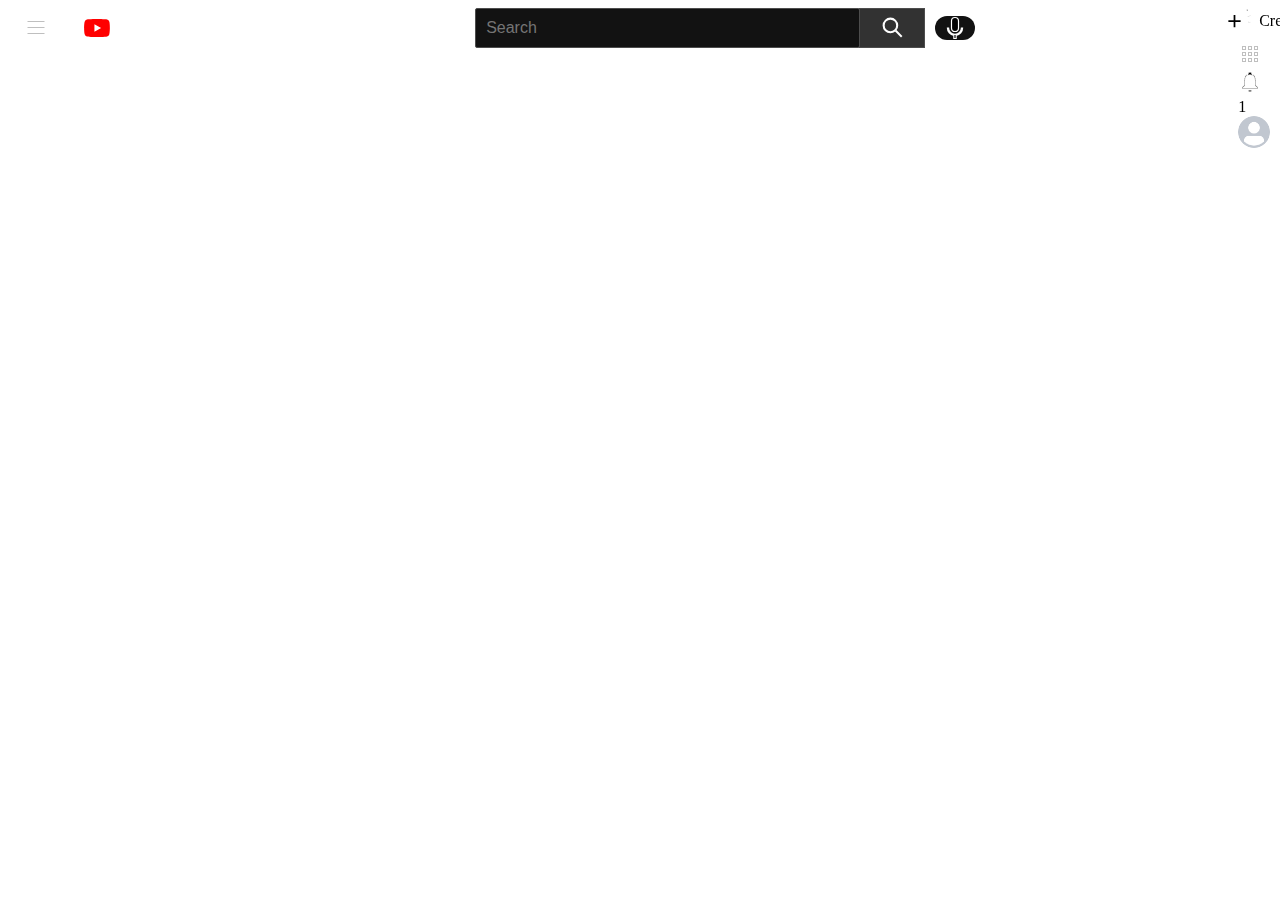
==== 28. youtube/index.html @ 50ae9175 "add : youtube 사이트 Header 중간부분 실습" ====
<!DOCTYPE html>
<html lang="en">
<head>
    <meta charset="UTF-8">
    <meta name="viewport" content="width=device-width, initial-scale=1.0">
    <title>Youtube Content</title>

    <link rel="stylesheet" href="styles/general.css">
    <link rel="stylesheet" href="styles/header.css">
    <link rel="stylesheet" href="styles/sidebar.css">
    <link rel="stylesheet" href="styles/video.css">
</head>
<body>
    <header class="header">
        <div class="left-section">
            <img class="hamburger-menu" src="assets/icons/hamburger-menu.svg">
            <img class="youtube-logo" src="assets/icons/youtube-logo.svg">
        </div>
        <div class="middle-section">
            <input class="search-bar" type="text" placeholder="Search">
            <button class="search-button">
                <img class="search-icon" src="assets/icons/search.svg">
                <div class="tooltip">Search</div>
            </button>
            <button class="voice-search-button">
                <img class="voice-search-icon" src="assets/icons/voice-search-icon.svg">
                <div class="tooltip">Search with your voice</div>
            </button>
        </div>
        <div class="right-section">
            <div class="upload-icon-container">
                <img class="upload-icon" src="assets/icons/upload.svg">
                <div class="upload-icon">Create</div>
            </div>
            <img class="youtube-apps-icon" src="assets/icons/youtube-apps.svg">
            <div class="notifications-icon-container">
                <img class="notifications-icon" src="assets/icons/notifications.svg">
                <div class="notifications-count">1</div>
            </div>
            <img class="current-user-picture" src="assets/images/avatars/avatar-1.png">
        </div>
    </header>
</body>
</html>
---- 28. youtube/styles/header.css ----
.header {
    height: 55px;

    display: flex;
    flex-direction: row;
    justify-content: space-between;

    position: fixed;
    top: 0;
    left: 0;
    right: 0;
    z-index: 100;
}

.left-section {
    display: flex;
    align-items: center;
}

.hamburger-menu {
    height: 24px;
    margin-left: 24px;
    margin-right: 24px;
}

.youtube-logo {
    height: 70px;
}

.middle-section {
    flex: 1;
    margin-left: 70px;
    margin-right: 35px;
    max-width: 500px;
    display: flex;
    align-items: center;
}

.search-button {
    height: 40px;
    width: 66px;
    background-color: #323232;
    border: 1px solid #4D4D4D;
    margin-left: -1px;
    margin-right: 10px;
}

.search-bar {
    height: 36px;
    padding-left: 10px;
    font-size: 16px;
    border: 1px solid #4D4D4D;
    border-radius: 2px;
    background-color: #121212;
    flex: 1;
}

.search-bar::placeholder {
    font-size: 16px;
}

.search-icon {
    height: 25px;
}


.search-button,
.voice-search-button,
.upload-icon-container {
    display: flex;
    justify-content: center;
    align-items: center;
    position: relative;
}

.search-button .tooltip,
.voice-search-button .tooltip,
.upload-icon-container .tooltip {
    position: absolute;
    background-color: gray;
    color: white;
    padding: 4px 8px 4px 8px;
    bottom: -30px;
    border-radius: 2px;
    font-size: 12px;
    opacity: 0;
    transition: opacity 0.15s;
    white-space: nowrap;
}

.search-button:hover .tooltip,
.voice-search-button:hover .tooltip,
.upload-icon-container:hover .tooltip {
    opacity: 1;
}

.voice-search-button {
    height: 40px;
    width: 40px;
    border-radius: 20px;
    border: none;
    background-color: #121212;
}

.voice-search-button {
    height: 24px;
}

.youtube-apps-icon {
    height: 24px;
}

.notifications-icon {
    height: 24px;
}

.current-user-picture {
    height: 32px;
    border-radius: 16px;
}
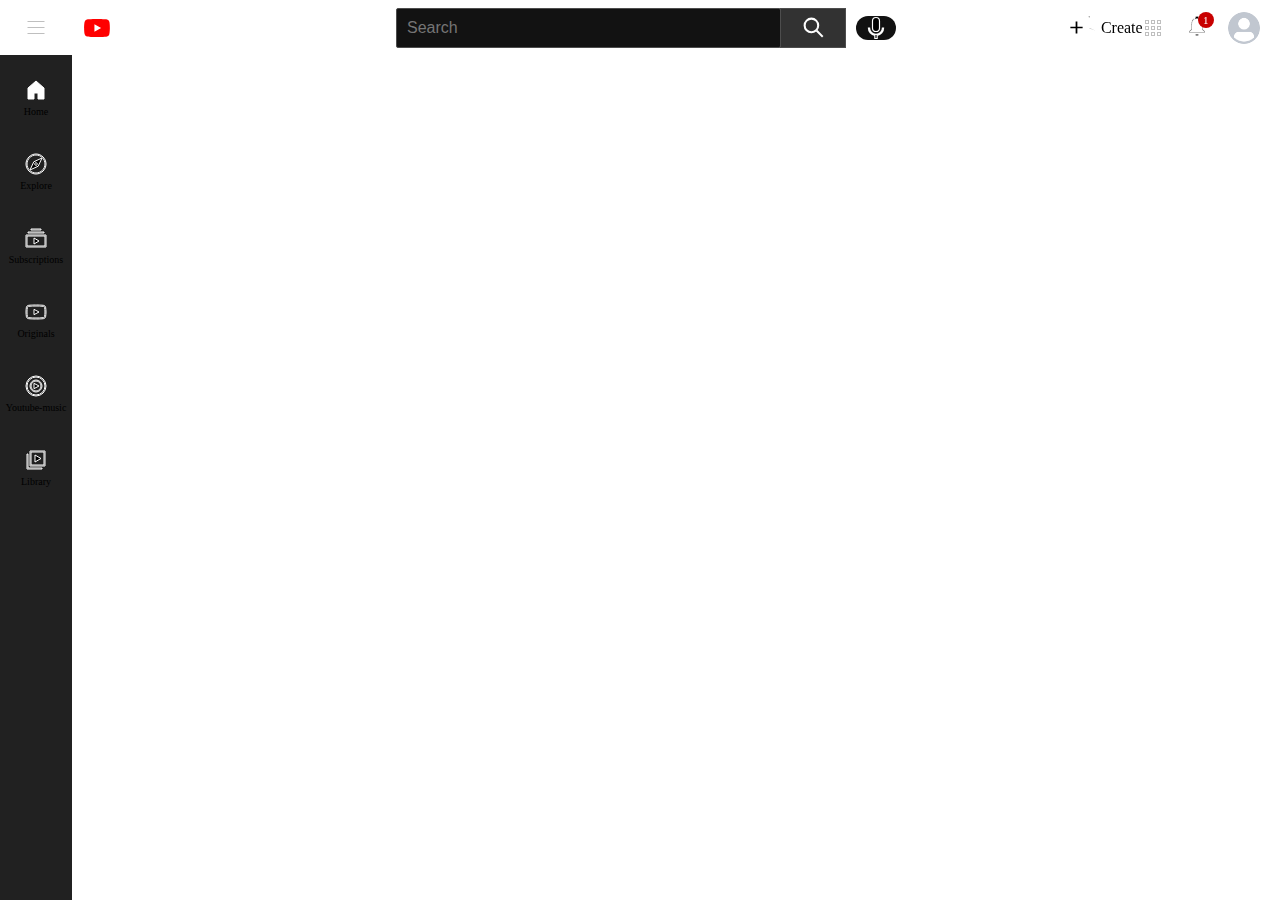
==== commit 56521a67: "Add: Sidebar CSS" ====
--- a/28. youtube/index.html
+++ b/28. youtube/index.html
@@ -40,5 +40,32 @@
             <img class="current-user-picture" src="assets/images/avatars/avatar-1.png">
         </div>
     </header>
+
+    <nav class="sidebar">
+        <div class="sidebar-link">
+            <img src="assets/icons/home.svg">
+            <div>Home</div>
+        </div>
+        <div class="sidebar-link">
+            <img src="assets/icons/explore.svg">
+            <div>Explore</div>
+        </div>
+        <div class="sidebar-link">
+            <img src="assets/icons/subscriptions.svg">
+            <div>Subscriptions</div>
+        </div>
+        <div class="sidebar-link">
+            <img src="assets/icons/originals.svg">
+            <div>Originals</div>
+        </div>
+        <div class="sidebar-link">
+            <img src="assets/icons/youtube-music.svg">
+            <div>Youtube-music</div>
+        </div>
+        <div class="sidebar-link">
+            <img src="assets/icons/library.svg">
+            <div>Library</div>
+        </div>
+    </nav>
 </body>
 </html>--- a/28. youtube/styles/header.css
+++ b/28. youtube/styles/header.css
@@ -117,4 +117,30 @@
 .current-user-picture {
     height: 32px;
     border-radius: 16px;
+}
+
+.right-section {
+    width: 180px;
+    margin-right: 20px;
+    display: flex;
+    justify-content: space-between;
+    align-items: center;
+}
+
+.notifications-icon-container {
+    position: relative;
+}
+
+.notifications-count {
+    position: absolute;
+    top: -2px;
+    right: -5px;
+    background-color: rgb(200,0,0);
+    color: white;
+    font-size: 11px;
+    padding-left: 5px;
+    padding-right: 5px;
+    padding-top: 2px;
+    padding-bottom: 2px;
+    border-radius: 10px;
 }--- a/28. youtube/styles/sidebar.css
+++ b/28. youtube/styles/sidebar.css
@@ -0,0 +1,32 @@
+.sidebar {
+    position: fixed;
+    left: 0;
+    bottom: 0;
+    top: 55px;
+    background-color: #212121FF;
+    width: 72px;
+    z-index: 200;
+    padding-top: 5px;
+}
+
+.sidebar-link {
+    height: 74px;
+    display: flex;
+    justify-content: center;
+    align-items: center;
+    flex-direction: column;
+    cursor: pointer;
+}
+
+.sidebar-link:hover {
+    background-color: #4D4D4D;
+}
+
+.sidebar-link img {
+    height: 24px;
+    margin-bottom: 4px;
+}
+
+.sidebar-link div {
+    font-size: 10px;
+}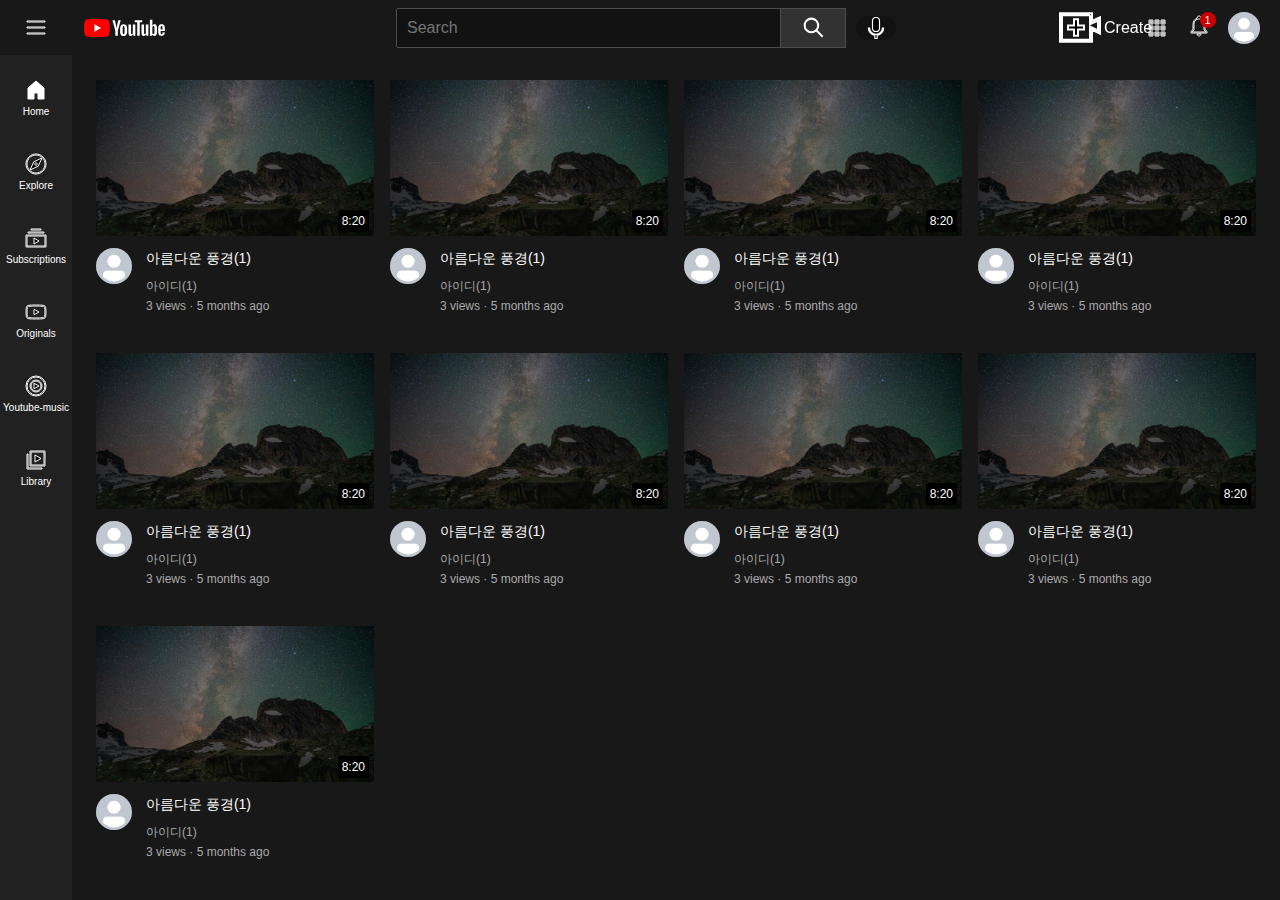
==== commit e8bb5e63: "add: 비디오 section CSS" ====
--- a/28. youtube/index.html
+++ b/28. youtube/index.html
@@ -67,5 +67,207 @@
             <div>Library</div>
         </div>
     </nav>
+    <main>
+        <section class="video-grid">
+            <div class="video-preview">
+                <div class="thumbnail-row">
+                    <img class="thumbnail" src="assets/images/thumbnails/thumbnail-1.jpeg">
+                    <div class="video-time">8:20</div>
+                </div>
+                <div class="video-info-grid">
+                    <div class="channel-picture">
+                        <img class="profile-picture" src="assets/images/avatars/avatar-1.png">
+                    </div>
+                    <div class="video-info">
+                        <p class="video-title">
+                            아름다운 풍경(1)
+                        </p>
+                        <p class="video-author">
+                            아이디(1)
+                        </p>
+                        <p class="video-stats">
+                            3 views &#183; 5 months ago
+                        </p>
+                    </div>
+                </div>
+            </div>
+            <div class="video-preview">
+                <div class="thumbnail-row">
+                    <img class="thumbnail" src="assets/images/thumbnails/thumbnail-1.jpeg">
+                    <div class="video-time">8:20</div>
+                </div>
+                <div class="video-info-grid">
+                    <div class="channel-picture">
+                        <img class="profile-picture" src="assets/images/avatars/avatar-1.png">
+                    </div>
+                    <div class="video-info">
+                        <p class="video-title">
+                            아름다운 풍경(1)
+                        </p>
+                        <p class="video-author">
+                            아이디(1)
+                        </p>
+                        <p class="video-stats">
+                            3 views &#183; 5 months ago
+                        </p>
+                    </div>
+                </div>
+            </div>
+            <div class="video-preview">
+                <div class="thumbnail-row">
+                    <img class="thumbnail" src="assets/images/thumbnails/thumbnail-1.jpeg">
+                    <div class="video-time">8:20</div>
+                </div>
+                <div class="video-info-grid">
+                    <div class="channel-picture">
+                        <img class="profile-picture" src="assets/images/avatars/avatar-1.png">
+                    </div>
+                    <div class="video-info">
+                        <p class="video-title">
+                            아름다운 풍경(1)
+                        </p>
+                        <p class="video-author">
+                            아이디(1)
+                        </p>
+                        <p class="video-stats">
+                            3 views &#183; 5 months ago
+                        </p>
+                    </div>
+                </div>
+            </div>
+            <div class="video-preview">
+                <div class="thumbnail-row">
+                    <img class="thumbnail" src="assets/images/thumbnails/thumbnail-1.jpeg">
+                    <div class="video-time">8:20</div>
+                </div>
+                <div class="video-info-grid">
+                    <div class="channel-picture">
+                        <img class="profile-picture" src="assets/images/avatars/avatar-1.png">
+                    </div>
+                    <div class="video-info">
+                        <p class="video-title">
+                            아름다운 풍경(1)
+                        </p>
+                        <p class="video-author">
+                            아이디(1)
+                        </p>
+                        <p class="video-stats">
+                            3 views &#183; 5 months ago
+                        </p>
+                    </div>
+                </div>
+            </div>
+            <div class="video-preview">
+                <div class="thumbnail-row">
+                    <img class="thumbnail" src="assets/images/thumbnails/thumbnail-1.jpeg">
+                    <div class="video-time">8:20</div>
+                </div>
+                <div class="video-info-grid">
+                    <div class="channel-picture">
+                        <img class="profile-picture" src="assets/images/avatars/avatar-1.png">
+                    </div>
+                    <div class="video-info">
+                        <p class="video-title">
+                            아름다운 풍경(1)
+                        </p>
+                        <p class="video-author">
+                            아이디(1)
+                        </p>
+                        <p class="video-stats">
+                            3 views &#183; 5 months ago
+                        </p>
+                    </div>
+                </div>
+            </div>
+            <div class="video-preview">
+                <div class="thumbnail-row">
+                    <img class="thumbnail" src="assets/images/thumbnails/thumbnail-1.jpeg">
+                    <div class="video-time">8:20</div>
+                </div>
+                <div class="video-info-grid">
+                    <div class="channel-picture">
+                        <img class="profile-picture" src="assets/images/avatars/avatar-1.png">
+                    </div>
+                    <div class="video-info">
+                        <p class="video-title">
+                            아름다운 풍경(1)
+                        </p>
+                        <p class="video-author">
+                            아이디(1)
+                        </p>
+                        <p class="video-stats">
+                            3 views &#183; 5 months ago
+                        </p>
+                    </div>
+                </div>
+            </div>
+            <div class="video-preview">
+                <div class="thumbnail-row">
+                    <img class="thumbnail" src="assets/images/thumbnails/thumbnail-1.jpeg">
+                    <div class="video-time">8:20</div>
+                </div>
+                <div class="video-info-grid">
+                    <div class="channel-picture">
+                        <img class="profile-picture" src="assets/images/avatars/avatar-1.png">
+                    </div>
+                    <div class="video-info">
+                        <p class="video-title">
+                            아름다운 풍경(1)
+                        </p>
+                        <p class="video-author">
+                            아이디(1)
+                        </p>
+                        <p class="video-stats">
+                            3 views &#183; 5 months ago
+                        </p>
+                    </div>
+                </div>
+            </div>
+            <div class="video-preview">
+                <div class="thumbnail-row">
+                    <img class="thumbnail" src="assets/images/thumbnails/thumbnail-1.jpeg">
+                    <div class="video-time">8:20</div>
+                </div>
+                <div class="video-info-grid">
+                    <div class="channel-picture">
+                        <img class="profile-picture" src="assets/images/avatars/avatar-1.png">
+                    </div>
+                    <div class="video-info">
+                        <p class="video-title">
+                            아름다운 풍경(1)
+                        </p>
+                        <p class="video-author">
+                            아이디(1)
+                        </p>
+                        <p class="video-stats">
+                            3 views &#183; 5 months ago
+                        </p>
+                    </div>
+                </div>
+            </div>
+            <div class="video-preview">
+                <div class="thumbnail-row">
+                    <img class="thumbnail" src="assets/images/thumbnails/thumbnail-1.jpeg">
+                    <div class="video-time">8:20</div>
+                </div>
+                <div class="video-info-grid">
+                    <div class="channel-picture">
+                        <img class="profile-picture" src="assets/images/avatars/avatar-1.png">
+                    </div>
+                    <div class="video-info">
+                        <p class="video-title">
+                            아름다운 풍경(1)
+                        </p>
+                        <p class="video-author">
+                            아이디(1)
+                        </p>
+                        <p class="video-stats">
+                            3 views &#183; 5 months ago
+                        </p>
+                    </div>
+                </div>
+            </div>
+        </section>
+    </main>
 </body>
 </html>--- a/28. youtube/styles/general.css
+++ b/28. youtube/styles/general.css
@@ -0,0 +1,14 @@
+p {
+    margin-top: 0;
+    margin-bottom: 0;
+}
+
+body {
+    font-family: Roboto, Arial;
+    margin: 0;
+    padding-top: 80px;
+    padding-left: 96px;
+    padding-right: 24px;
+    background-color: #181818;
+    color: white;
+}--- a/28. youtube/styles/video.css
+++ b/28. youtube/styles/video.css
@@ -0,0 +1,70 @@
+.video-grid {
+    display: grid;
+    column-gap: 16px;
+    row-gap: 40px;
+}
+
+@media (max-width: 750px) {
+    .video-grid {
+        grid-template-columns: 1fr 1fr;
+    }
+}
+
+@media (min-width: 751px) and (max-width: 999px) {
+    .video-grid {
+        grid-template-columns: 1fr 1fr 1fr;
+    }
+}
+
+@media (min-width: 1000px) {
+    .video-grid {
+        grid-template-columns: 1fr 1fr 1fr 1fr;
+    }
+}
+
+.thumbnail-row {
+    margin-bottom: 8px;
+    position: relative;
+}
+
+.thumbnail {
+    width: 100%;
+}
+
+.video-time {
+    position: absolute;
+    bottom: 8px;
+    right: 5px;
+    font-size: 12px;
+    font-weight: 500;
+    padding: 4px;
+    border-radius: 2px;
+    background-color: black;
+}
+
+.video-info-grid {
+    display: grid;
+    grid-template-columns: 50px 1fr;
+}
+
+.profile-picture {
+    width: 36px;
+    border-radius: 50px;
+}
+
+.video-author {
+    margin-bottom: 4px;
+}
+
+.video-title {
+    margin-top: 0;
+    font-size: 14px;
+    font-weight: 500;
+    line-height: 20px;
+    margin-bottom: 10px;
+}
+.video-author, 
+.video-stats {
+    font-size: 12px;
+    color: #AAAAAA;
+}
